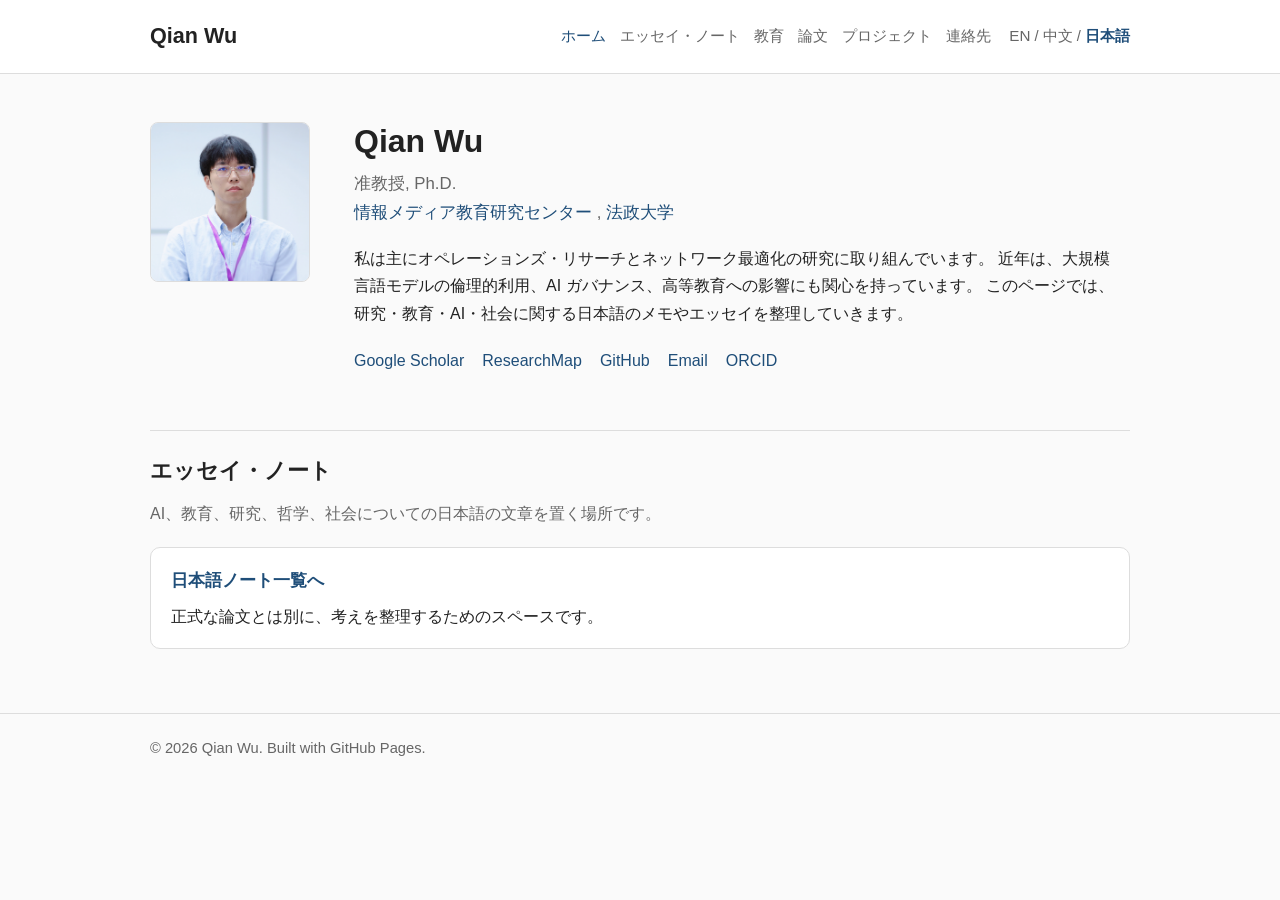
==== ja/index.html @ 0eac8544 "Update title and professor details in Japanese" ====
<!DOCTYPE html>
<html lang="ja">
<head>
  <meta charset="UTF-8" />
  <meta name="viewport" content="width=device-width, initial-scale=1.0" />
  <title>呉謙 | 日本語ホーム</title>
  <link rel="stylesheet" href="../assets/style.css" />
</head>
<body>

  <header>
    <div class="container topbar">
      <a class="site-title" href="../index.html">Qian Wu</a>
      <nav>
        <a class="active" href="../index.html">ホーム</a>
        <a class="" href="../ja/notes.html">エッセイ・ノート</a>
        <a href="../index.html#teaching">教育</a>
        <a href="../index.html#publications">論文</a>
        <a href="../index.html#projects">プロジェクト</a>
        <a href="../index.html#contact">連絡先</a>
        <span class="lang-switch">
          <a class="" href="../index.html">EN</a> /
          <a class="" href="../zh/index.html">中文</a> /
          <a class="active" href="../ja/index.html">日本語</a>
        </span>
      </nav>
    </div>
  </header>


  <main class="container">
    <section class="hero" id="about">
      <img class="avatar" src="../assets/profile.jpg" onerror="this.src='../assets/profile-placeholder.svg'" alt="Qian Wu profile photo" />

      <div>
        <h1>Qian Wu</h1>

        <div class="subtitle">
          准教授, Ph.D.<br>
          <a href="https://www.hosei.ac.jp/media/" target="_blank" rel="noopener noreferrer">
            情報メディア教育研究センター
          </a>,
          <a href="https://www.hosei.ac.jp/" target="_blank" rel="noopener noreferrer">
            法政大学
          </a>
        </div>

        <div class="intro">
          <p>
            私は主にオペレーションズ・リサーチとネットワーク最適化の研究に取り組んでいます。
            近年は、大規模言語モデルの倫理的利用、AI ガバナンス、高等教育への影響にも関心を持っています。
            このページでは、研究・教育・AI・社会に関する日本語のメモやエッセイを整理していきます。
          </p>
        </div>

        <ul class="link-list">
          <li><a href="https://scholar.google.com/citations?user=MwjItTcAAAAJ&hl=ja" target="_blank" rel="noopener noreferrer">Google Scholar</a></li>
          <li><a href="https://researchmap.jp/qianwu" target="_blank" rel="noopener noreferrer">ResearchMap</a></li>
          <li><a href="https://github.com/qianwu673" target="_blank" rel="noopener noreferrer">GitHub</a></li>
          <li><a href="mailto:qian.wu.87@hosei.ac.jp?subject=Inquiry">Email</a></li>
          <li><a href="https://orcid.org/0000-0002-0558-2500" target="_blank" rel="noopener noreferrer">ORCID</a></li>
        </ul>
      </div>
    </section>

    <section class="section">
      <h2>エッセイ・ノート</h2>
      <p class="section-lead">
        AI、教育、研究、哲学、社会についての日本語の文章を置く場所です。
      </p>
      <div class="card-list">
        <div class="card">
          <h3><a href="notes.html">日本語ノート一覧へ</a></h3>
          <p>正式な論文とは別に、考えを整理するためのスペースです。</p>
        </div>
      </div>
    </section>
  </main>



  <footer>
    <div class="container">
      © 2026 Qian Wu. Built with GitHub Pages.
    </div>
  </footer>
</body>
</html>
---- assets/style.css ----
:root {
  --bg: #fafafa;
  --paper: #ffffff;
  --text: #222222;
  --muted: #666666;
  --line: #dddddd;
  --accent: #1f4e79;
  --accent-soft: #eef4fa;
  --max-width: 980px;
}

* {
  box-sizing: border-box;
}

body {
  margin: 0;
  font-family: "Helvetica Neue", Arial, "PingFang SC", "Hiragino Sans", "Hiragino Sans GB", "Microsoft YaHei", sans-serif;
  background: var(--bg);
  color: var(--text);
  line-height: 1.7;
}

a {
  color: var(--accent);
  text-decoration: none;
}

a:hover {
  text-decoration: underline;
}

.container {
  width: min(92%, var(--max-width));
  margin: 0 auto;
}

header {
  border-bottom: 1px solid var(--line);
  background: var(--paper);
}

.topbar {
  display: flex;
  justify-content: space-between;
  align-items: center;
  gap: 24px;
  padding: 18px 0;
  flex-wrap: wrap;
}

.site-title {
  font-size: 1.35rem;
  font-weight: 700;
  color: var(--text);
  text-decoration: none;
}

nav {
  display: flex;
  flex-wrap: wrap;
  align-items: center;
  gap: 14px;
}

nav a {
  color: var(--muted);
  font-size: 0.95rem;
  text-decoration: none;
}

nav a:hover,
nav a.active {
  color: var(--accent);
}

.lang-switch {
  color: var(--muted);
  font-size: 0.92rem;
  margin-left: 4px;
}

.lang-switch a {
  color: var(--muted);
}

.lang-switch a.active {
  color: var(--accent);
  font-weight: 600;
}

main {
  padding: 48px 0 64px;
}

.hero {
  display: grid;
  grid-template-columns: 170px 1fr;
  gap: 34px;
  align-items: start;
}

.avatar {
  width: 160px;
  height: 160px;
  border-radius: 8px;
  object-fit: cover;
  background: #e9e9e9;
  border: 1px solid var(--line);
}

h1 {
  margin: 0 0 10px;
  font-size: 2rem;
  line-height: 1.2;
}

.subtitle {
  font-size: 1.05rem;
  color: var(--muted);
  margin-bottom: 18px;
}

.intro {
  max-width: 760px;
}

.link-list {
  display: flex;
  flex-wrap: wrap;
  gap: 12px 18px;
  padding: 0;
  margin: 20px 0 0;
  list-style: none;
}

.link-list a {
  color: var(--accent);
  text-decoration: none;
  font-weight: 500;
}

.section {
  margin-top: 56px;
  padding-top: 22px;
  border-top: 1px solid var(--line);
}

.section h2 {
  margin: 0 0 18px;
  font-size: 1.35rem;
}

.section-lead {
  color: var(--muted);
  margin-top: -8px;
  margin-bottom: 20px;
}

.card-list {
  display: grid;
  gap: 16px;
}

.card {
  background: var(--paper);
  border: 1px solid var(--line);
  border-radius: 10px;
  padding: 18px 20px;
}

.card h3 {
  margin: 0 0 6px;
  font-size: 1.08rem;
}

.card p {
  margin: 8px 0 0;
}

.meta {
  color: var(--muted);
  font-size: 0.92rem;
}

.tag-list {
  display: flex;
  flex-wrap: wrap;
  gap: 8px;
  padding: 0;
  margin: 12px 0 0;
  list-style: none;
}

.tag-list li {
  font-size: 0.84rem;
  color: var(--accent);
  background: var(--accent-soft);
  border-radius: 999px;
  padding: 2px 10px;
}

.note-list {
  display: grid;
  gap: 18px;
}

.note-item {
  background: var(--paper);
  border: 1px solid var(--line);
  border-radius: 10px;
  padding: 20px 22px;
}

.note-item h2 {
  margin: 0 0 6px;
  font-size: 1.18rem;
}

.note-item p {
  margin: 8px 0 0;
}

.page-title {
  max-width: 780px;
}

.article {
  max-width: 780px;
}

.article h1 {
  font-size: 2.05rem;
}

.article-meta {
  color: var(--muted);
  margin-bottom: 28px;
}

.article-lang {
  margin: 18px 0 28px;
  color: var(--muted);
}

.article p {
  margin: 1em 0;
}

.article h2 {
  margin-top: 36px;
  font-size: 1.35rem;
}

footer {
  border-top: 1px solid var(--line);
  padding: 22px 0 40px;
  color: var(--muted);
  font-size: 0.92rem;
}

@media (max-width: 760px) {
  main {
    padding-top: 34px;
  }

  .hero {
    grid-template-columns: 1fr;
    gap: 22px;
  }

  .avatar {
    width: 140px;
    height: 140px;
  }

  h1 {
    font-size: 1.75rem;
  }

  nav {
    gap: 10px 14px;
  }
}
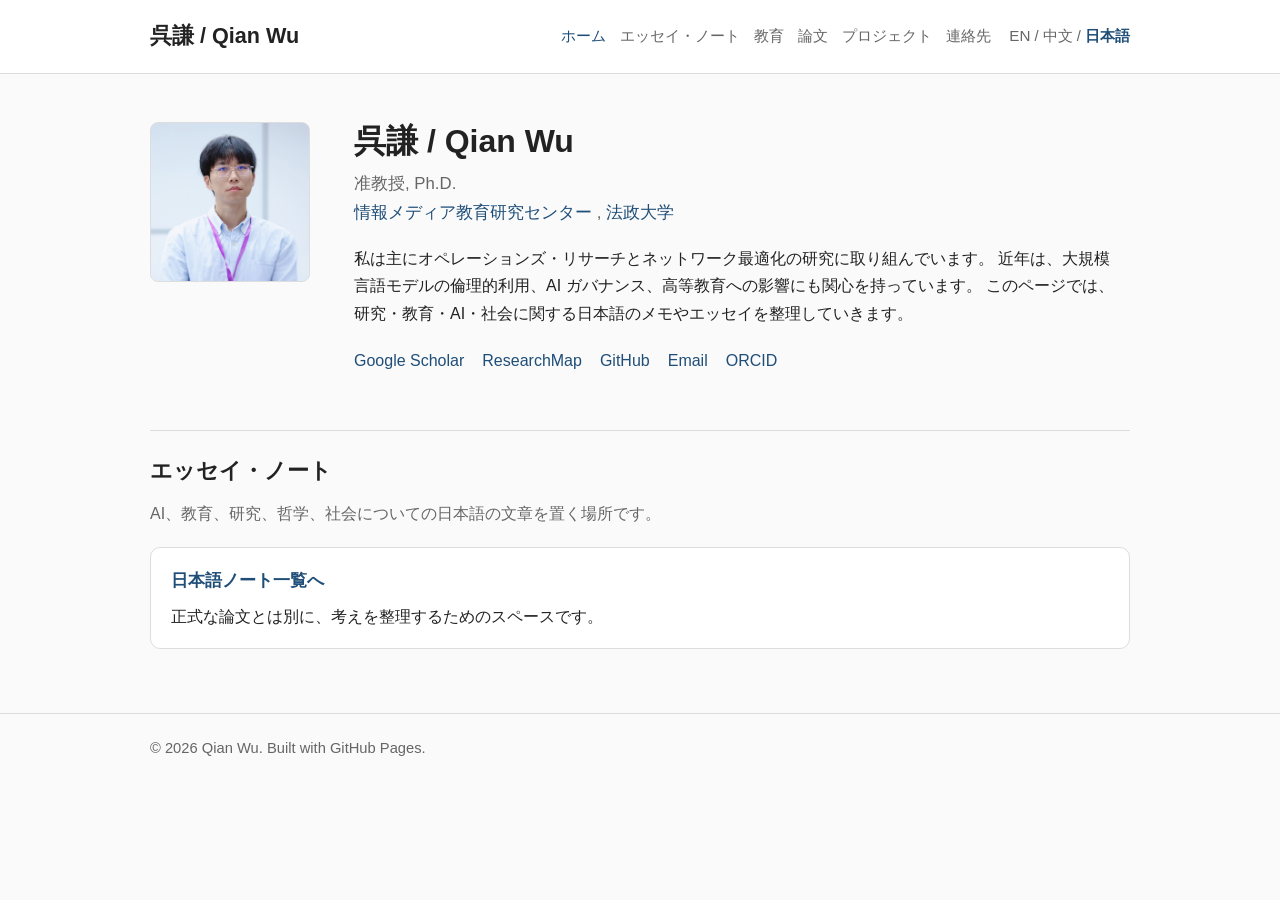
==== commit 40d86b6f: "Update index.html" ====
--- a/ja/index.html
+++ b/ja/index.html
@@ -10,7 +10,7 @@
 
   <header>
     <div class="container topbar">
-      <a class="site-title" href="../index.html">Qian Wu</a>
+      <a class="site-title" href="../index.html">呉謙 / Qian Wu</a>
       <nav>
         <a class="active" href="../index.html">ホーム</a>
         <a class="" href="../ja/notes.html">エッセイ・ノート</a>
@@ -33,7 +33,7 @@
       <img class="avatar" src="../assets/profile.jpg" onerror="this.src='../assets/profile-placeholder.svg'" alt="Qian Wu profile photo" />
 
       <div>
-        <h1>Qian Wu</h1>
+        <h1>呉謙 / Qian Wu</h1>
 
         <div class="subtitle">
           准教授, Ph.D.<br>
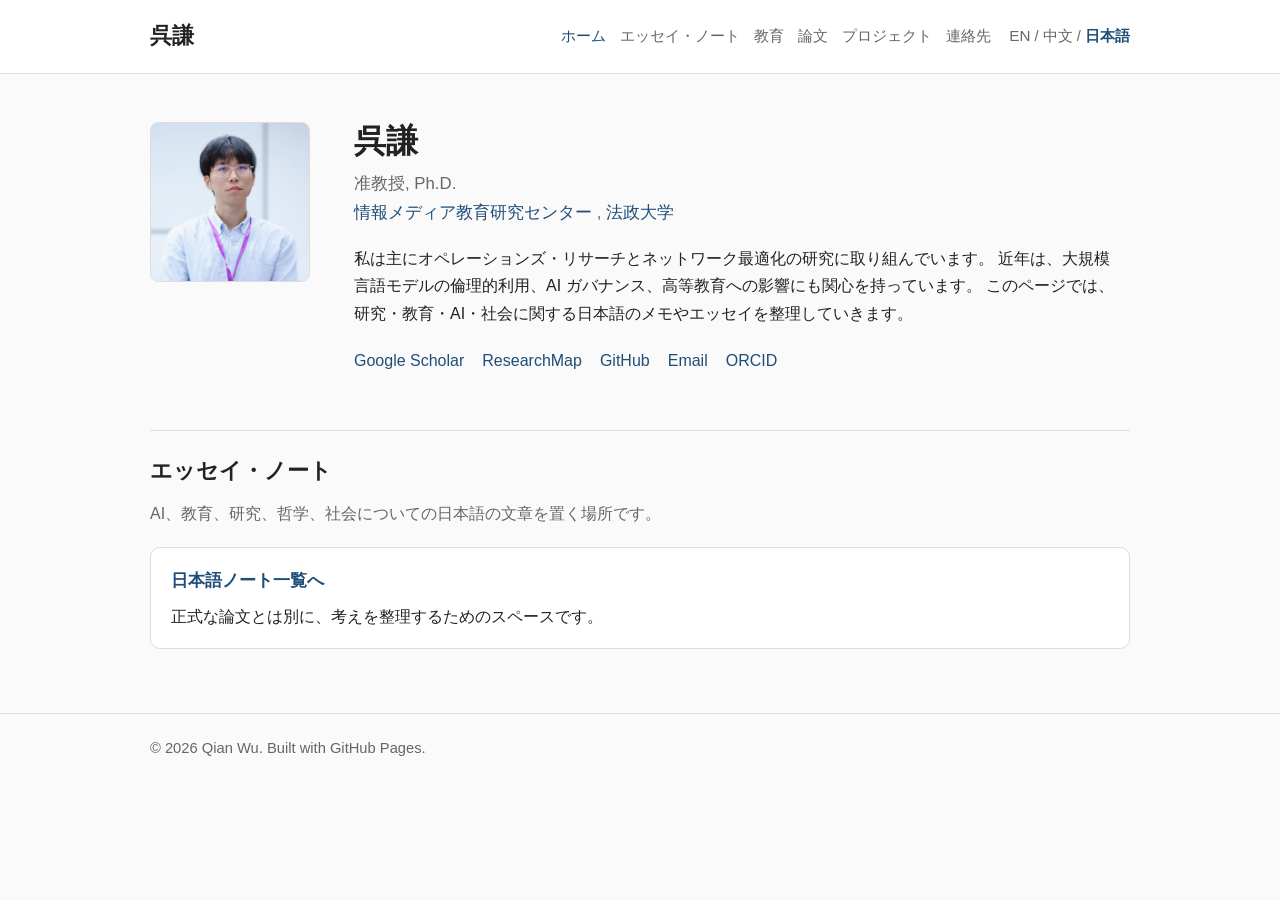
==== commit 41603c84: "Update index.html" ====
--- a/ja/index.html
+++ b/ja/index.html
@@ -10,7 +10,7 @@
 
   <header>
     <div class="container topbar">
-      <a class="site-title" href="../index.html">呉謙 / Qian Wu</a>
+      <a class="site-title" href="../index.html">呉謙</a>
       <nav>
         <a class="active" href="../index.html">ホーム</a>
         <a class="" href="../ja/notes.html">エッセイ・ノート</a>
@@ -33,7 +33,7 @@
       <img class="avatar" src="../assets/profile.jpg" onerror="this.src='../assets/profile-placeholder.svg'" alt="Qian Wu profile photo" />
 
       <div>
-        <h1>呉謙 / Qian Wu</h1>
+        <h1>呉謙</h1>
 
         <div class="subtitle">
           准教授, Ph.D.<br>
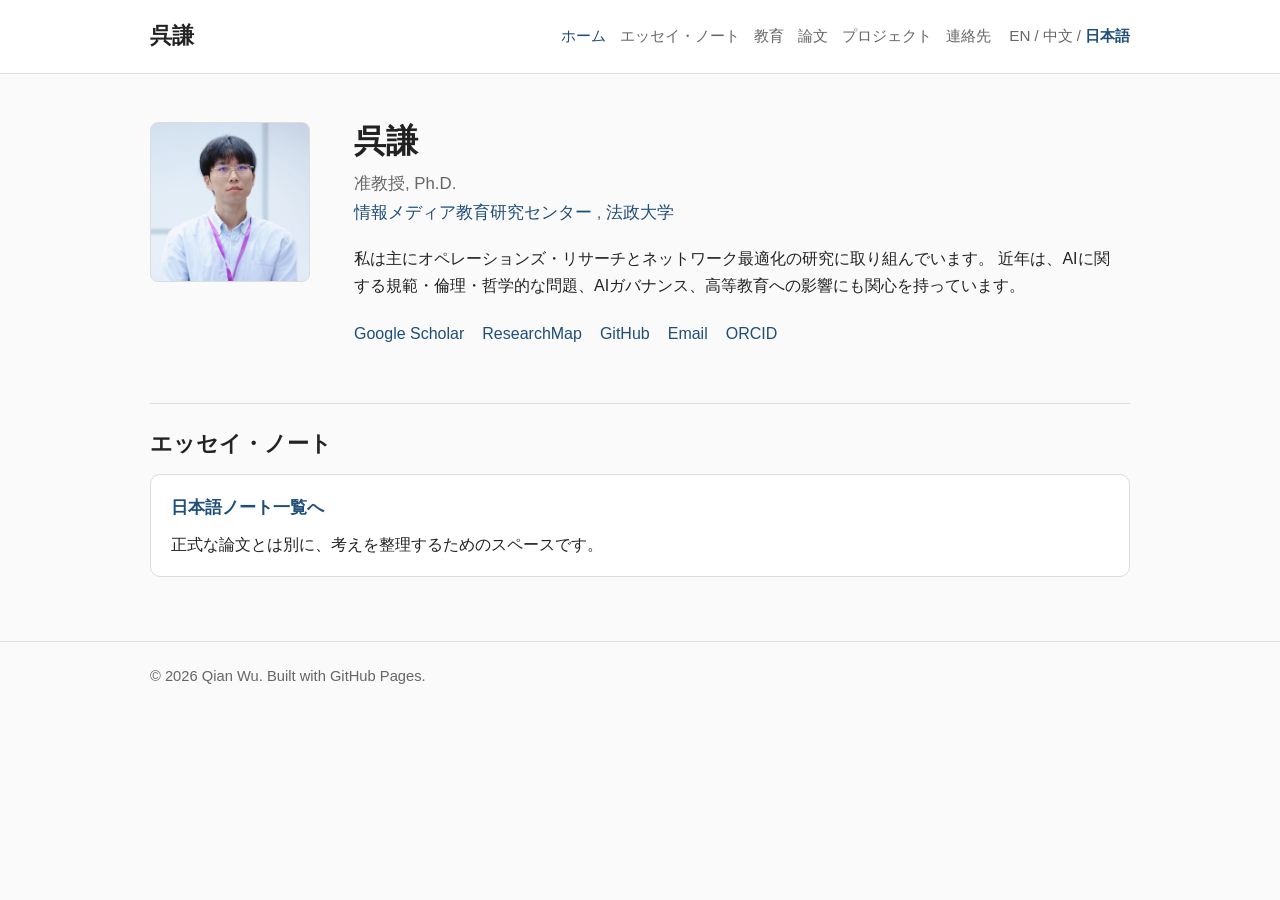
==== commit 0a90689a: "Update index.html" ====
--- a/ja/index.html
+++ b/ja/index.html
@@ -48,8 +48,7 @@
         <div class="intro">
           <p>
             私は主にオペレーションズ・リサーチとネットワーク最適化の研究に取り組んでいます。
-            近年は、大規模言語モデルの倫理的利用、AI ガバナンス、高等教育への影響にも関心を持っています。
-            このページでは、研究・教育・AI・社会に関する日本語のメモやエッセイを整理していきます。
+            近年は、AIに関する規範・倫理・哲学的な問題、AIガバナンス、高等教育への影響にも関心を持っています。
           </p>
         </div>
 
@@ -66,7 +65,6 @@
     <section class="section">
       <h2>エッセイ・ノート</h2>
       <p class="section-lead">
-        AI、教育、研究、哲学、社会についての日本語の文章を置く場所です。
       </p>
       <div class="card-list">
         <div class="card">
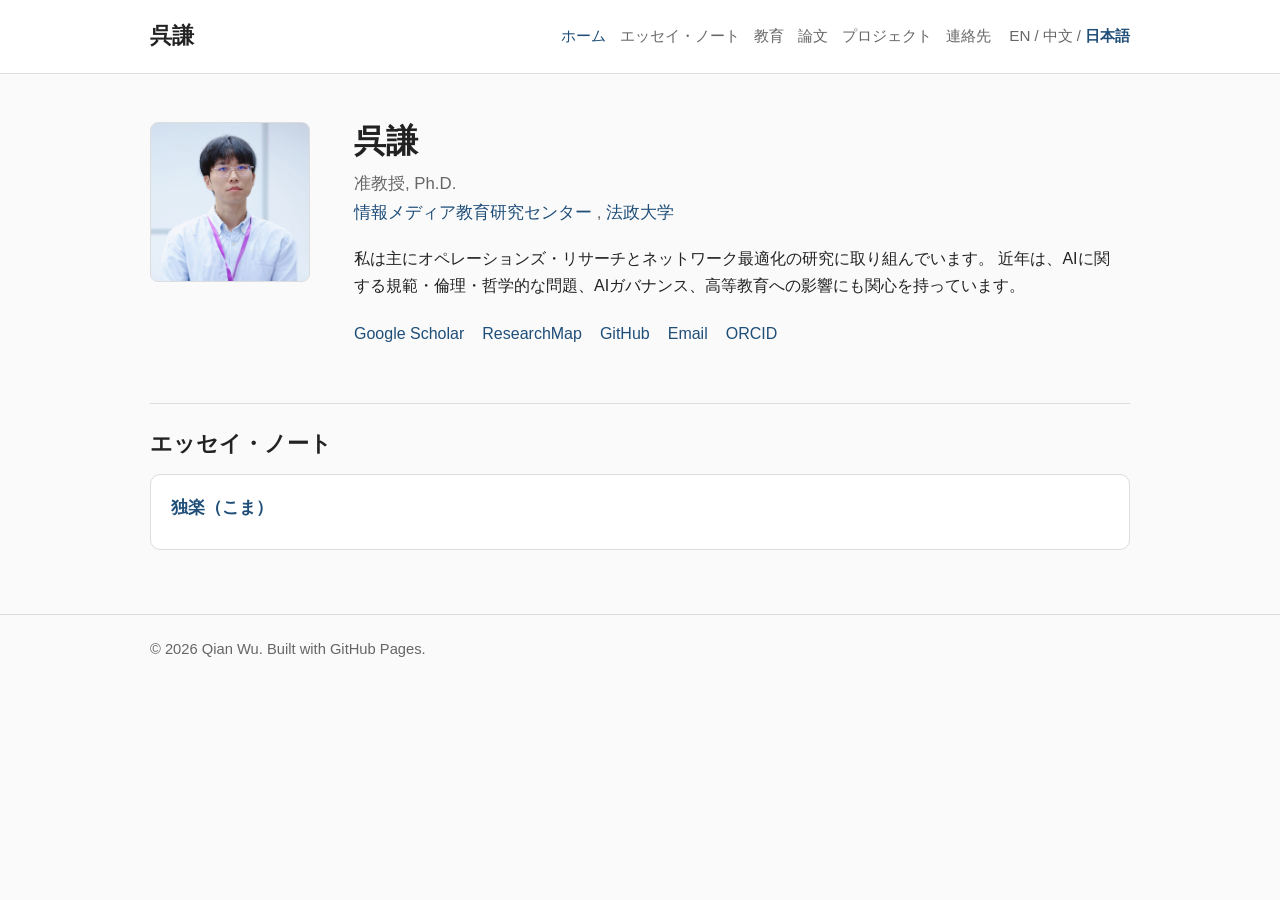
==== commit f9ff4be2: "Update index.html" ====
--- a/ja/index.html
+++ b/ja/index.html
@@ -65,11 +65,15 @@
     <section class="section">
       <h2>エッセイ・ノート</h2>
       <p class="section-lead">
-      </p>
       <div class="card-list">
         <div class="card">
-          <h3><a href="notes.html">日本語ノート一覧へ</a></h3>
-          <p>正式な論文とは別に、考えを整理するためのスペースです。</p>
+          <h3>
+            <a href="../posts/koma.html">
+              独楽（こま）
+            </a>
+          </h3>
+          </p>
+          </ul>
         </div>
       </div>
     </section>
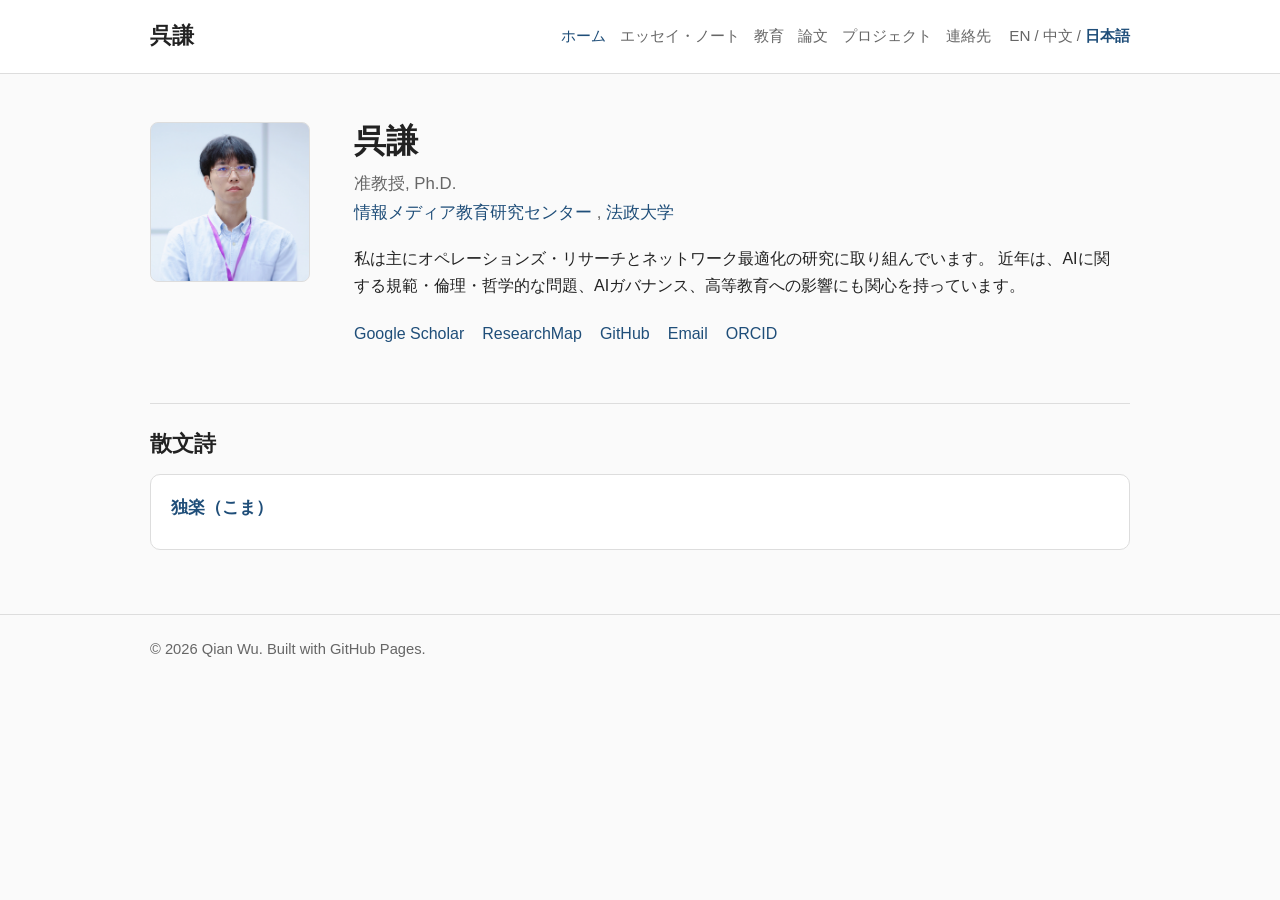
==== commit 7d5c3b16: "Update index.html" ====
--- a/ja/index.html
+++ b/ja/index.html
@@ -63,7 +63,7 @@
     </section>
 
     <section class="section">
-      <h2>エッセイ・ノート</h2>
+      <h2>散文詩</h2>
       <p class="section-lead">
       <div class="card-list">
         <div class="card">
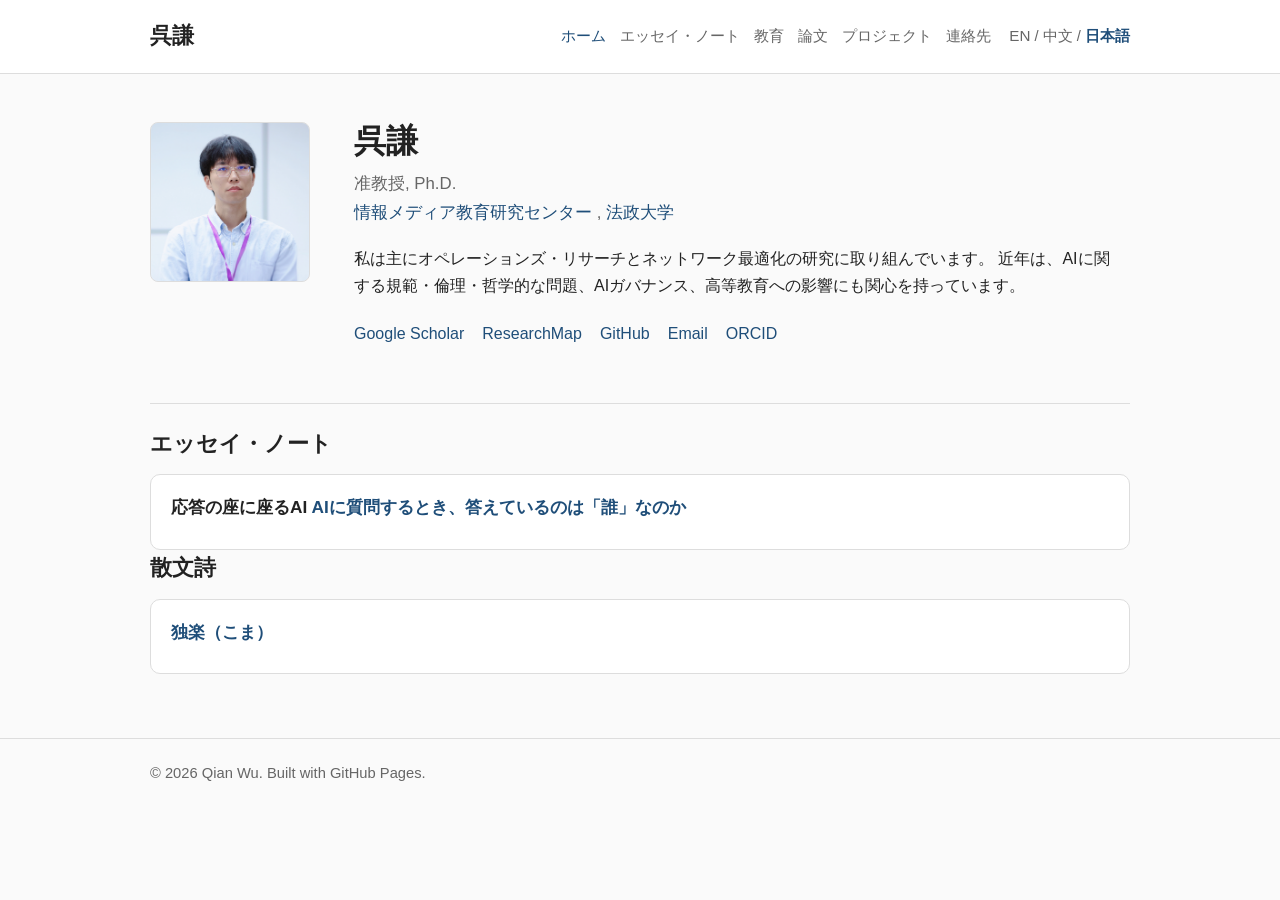
==== commit 0727366b: "Update index.html" ====
--- a/ja/index.html
+++ b/ja/index.html
@@ -63,6 +63,19 @@
     </section>
 
     <section class="section">
+      <h2>エッセイ・ノート</h2>
+      <p class="section-lead">
+      <div class="card-list">
+        <div class="card">
+          <h3>応答の座に座るAI
+            <a href="../posts/coplay1-jp.html">
+              AIに質問するとき、答えているのは「誰」なのか
+            </a>
+          </h3>
+          </p>
+          </ul>
+        </div>
+      </div>
       <h2>散文詩</h2>
       <p class="section-lead">
       <div class="card-list">
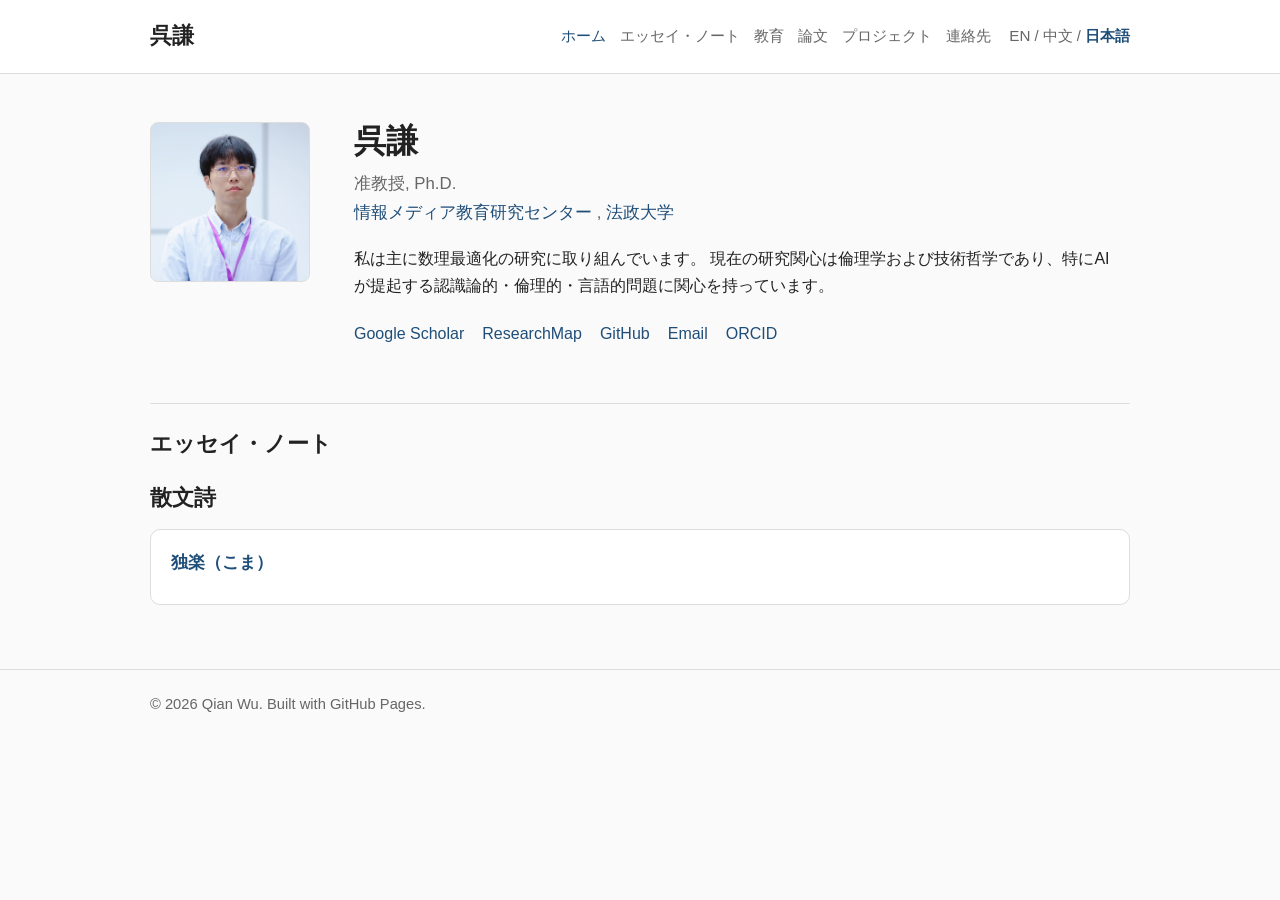
==== commit bb3973b5: "fix" ====
--- a/ja/index.html
+++ b/ja/index.html
@@ -47,8 +47,8 @@
 
         <div class="intro">
           <p>
-            私は主にオペレーションズ・リサーチとネットワーク最適化の研究に取り組んでいます。
-            近年は、AIに関する規範・倫理・哲学的な問題、AIガバナンス、高等教育への影響にも関心を持っています。
+            私は主に数理最適化の研究に取り組んでいます。
+            現在の研究関心は倫理学および技術哲学であり、特にAIが提起する認識論的・倫理的・言語的問題に関心を持っています。
           </p>
         </div>
 
@@ -64,18 +64,6 @@
 
     <section class="section">
       <h2>エッセイ・ノート</h2>
-      <p class="section-lead">
-      <div class="card-list">
-        <div class="card">
-          <h3>応答の座に座るAI
-            <a href="../posts/coplay1-jp.html">
-              AIに質問するとき、答えているのは「誰」なのか
-            </a>
-          </h3>
-          </p>
-          </ul>
-        </div>
-      </div>
       <h2>散文詩</h2>
       <p class="section-lead">
       <div class="card-list">
